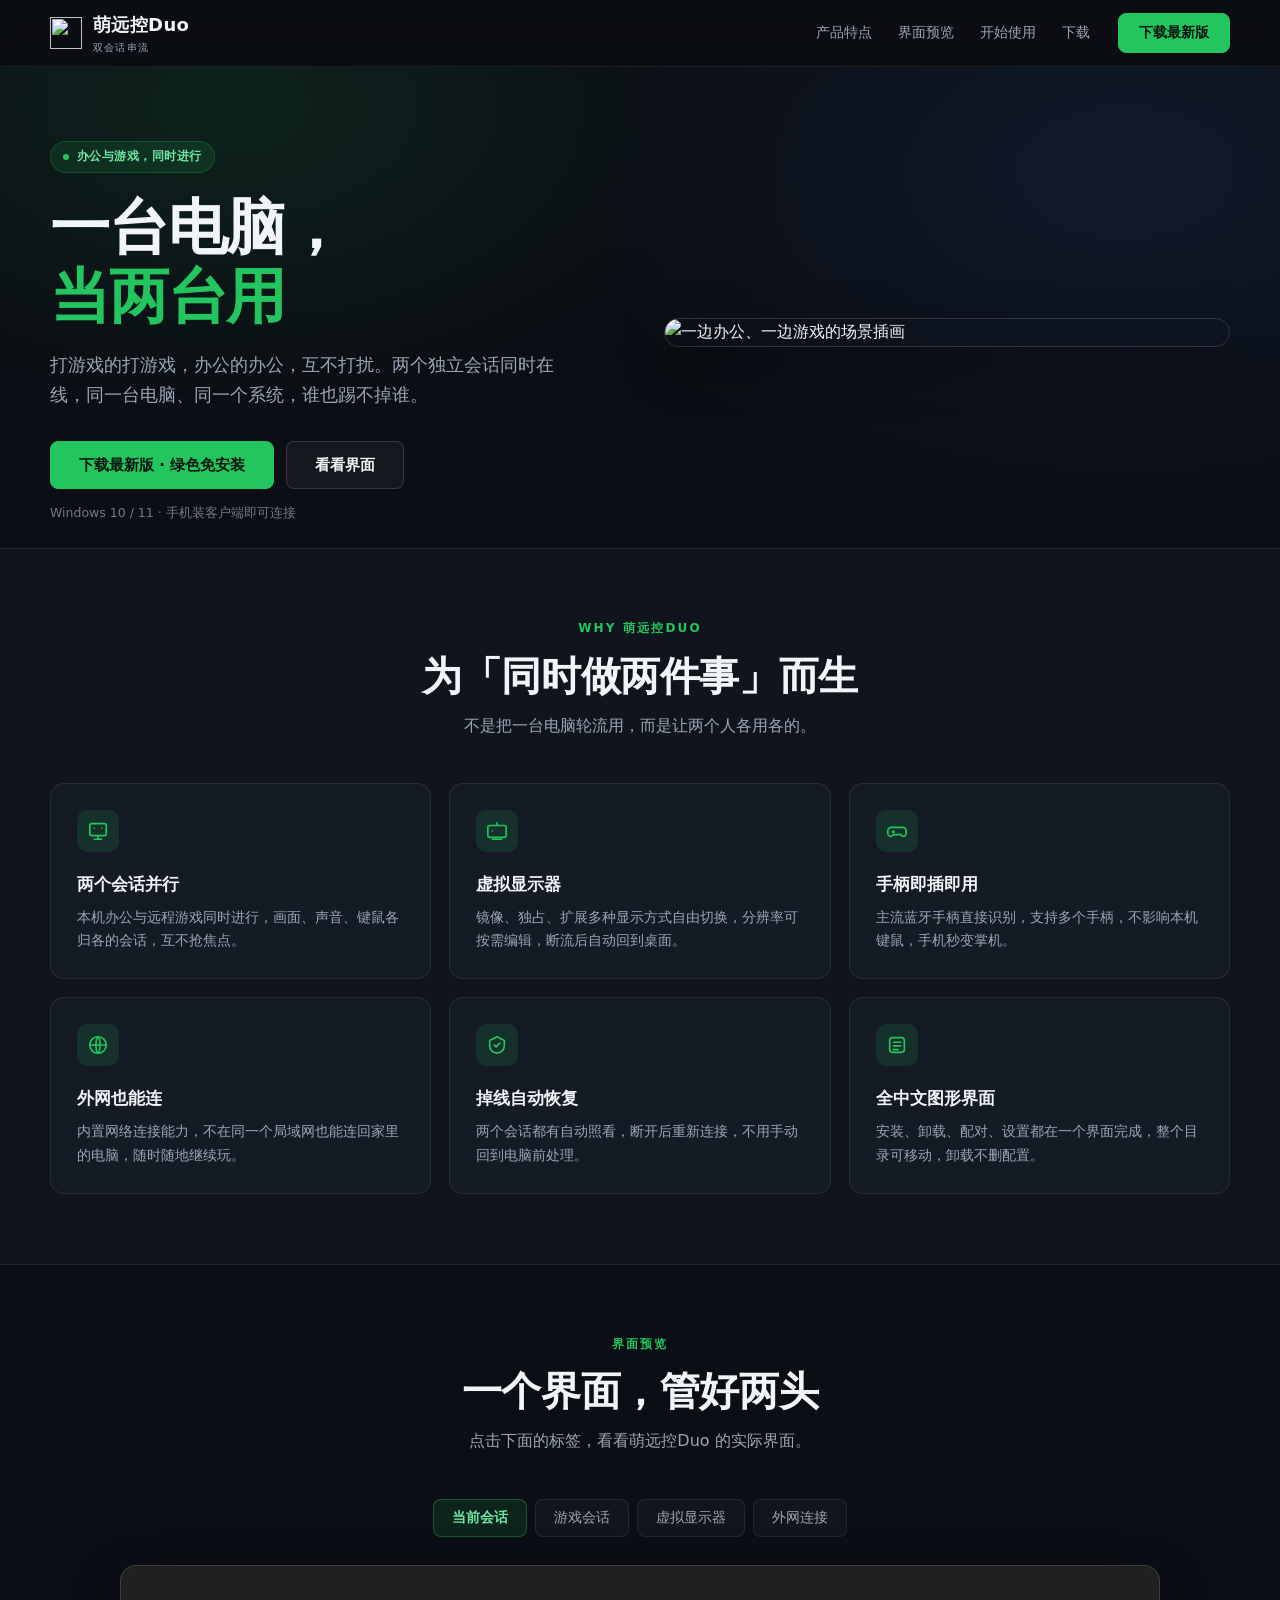
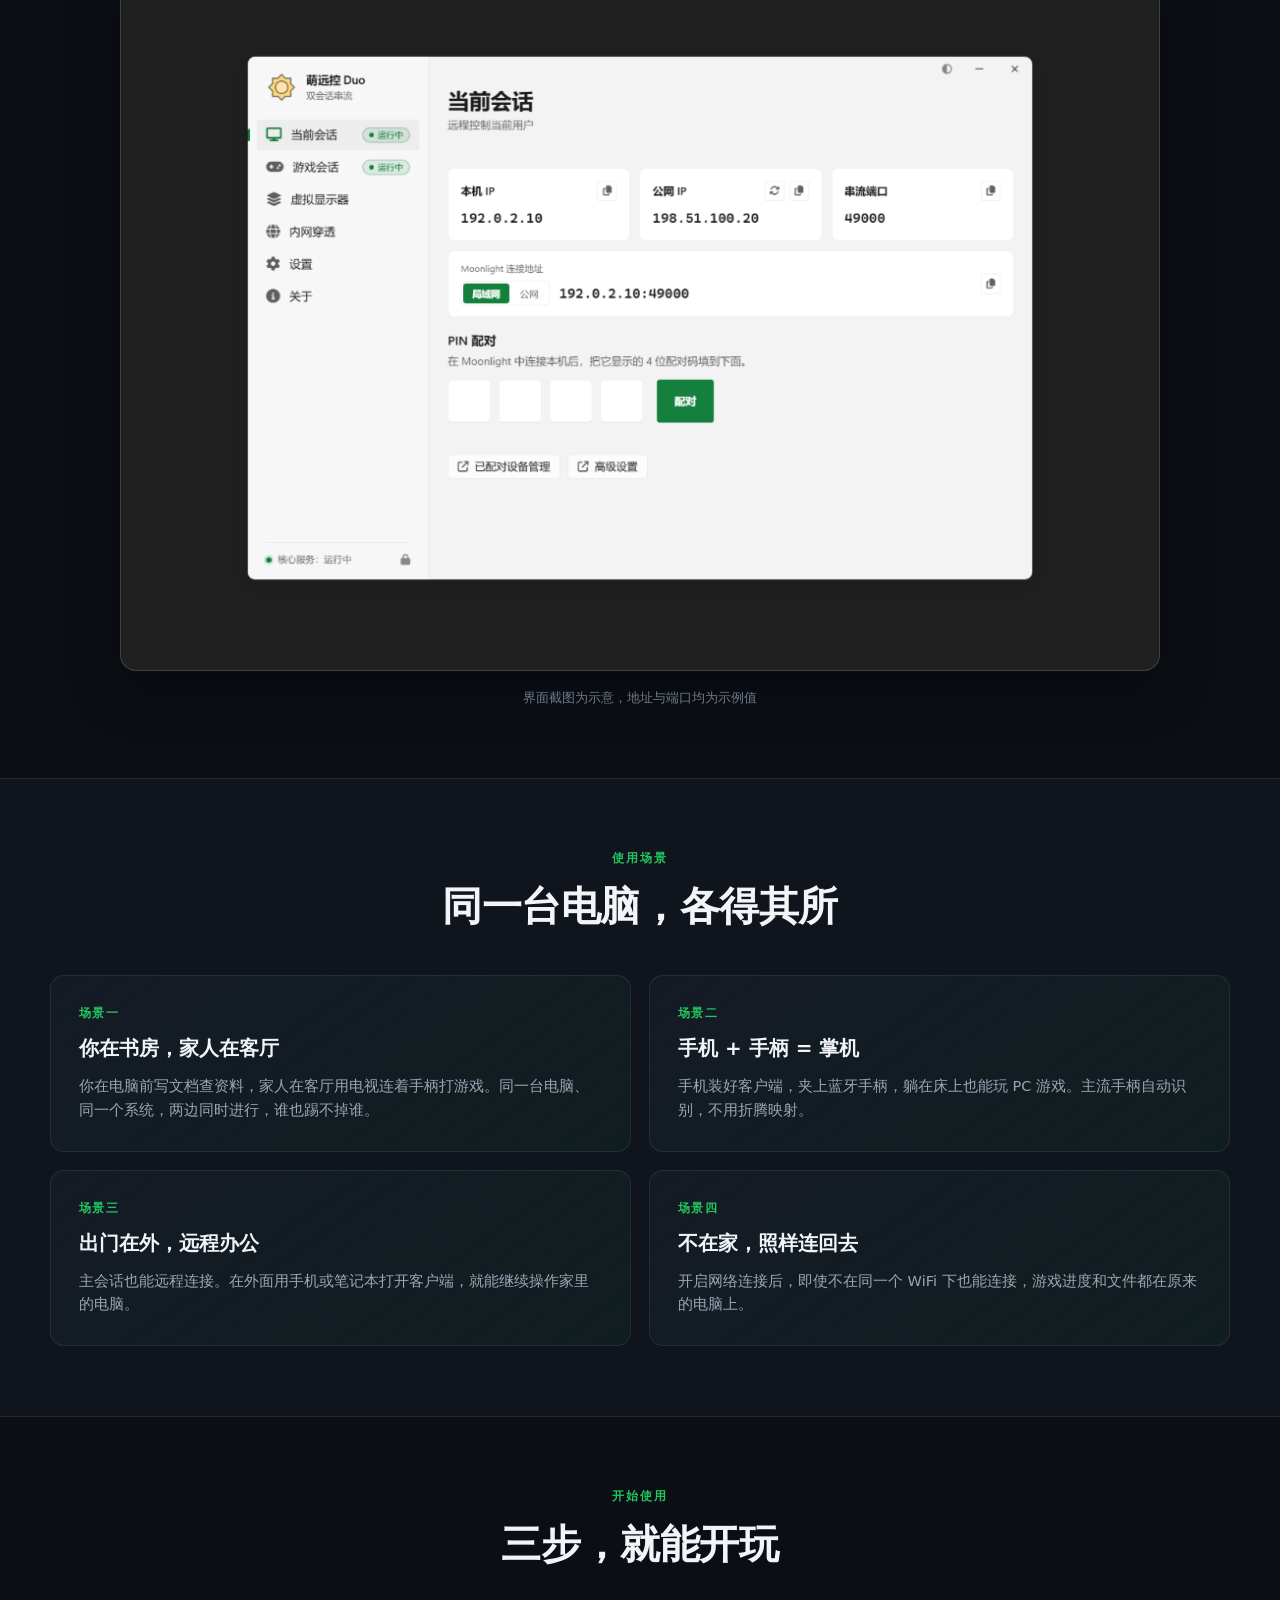
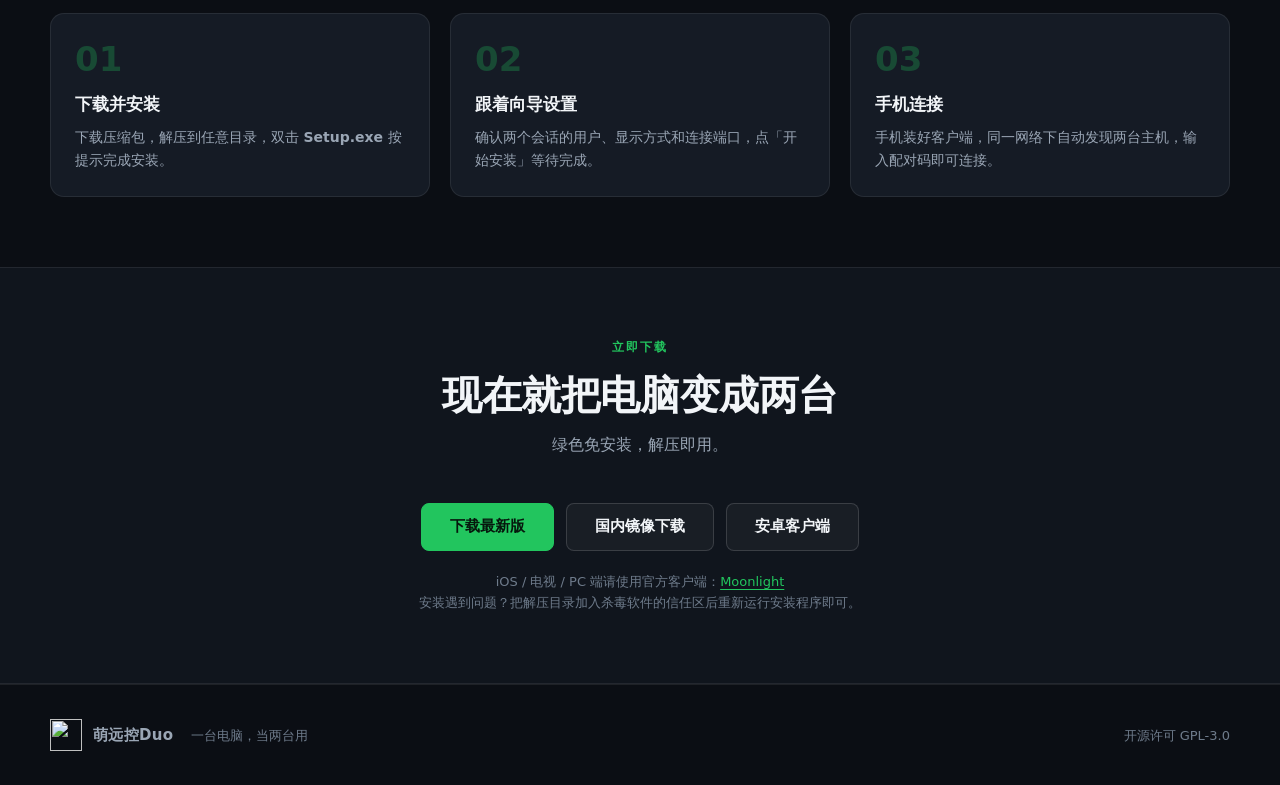
==== index.html @ 3bdec135 "feat: 萌远控Duo 产品官网页面（ghpage）" ====
<!doctype html>
<html lang="zh-CN">
<head>
<meta charset="utf-8">
<meta name="viewport" content="width=device-width, initial-scale=1">
<title>萌远控Duo — 一台电脑，当两台用</title>
<meta name="description" content="萌远控Duo，让一台电脑同时承载办公与游戏两个独立会话，各用各的，互不打扰。">
<style>
:root{
  --bg:#0B0E14; --bg2:#10151D; --card:#151B25; --card2:#1A2130;
  --line:rgba(255,255,255,.08); --line2:rgba(255,255,255,.14);
  --text:#F2F5F8; --muted:#9AA6B5; --faint:#6E7B8B;
  --green:#22C55E; --green2:#16A34A; --green-soft:rgba(34,197,94,.12);
  --radius:14px; --shadow:0 18px 50px rgba(0,0,0,.35);
}
*{box-sizing:border-box;margin:0;padding:0}
html{scroll-behavior:smooth}
body{
  font-family:"Segoe UI Variable Text","Segoe UI","Microsoft YaHei UI","PingFang SC",system-ui,sans-serif;
  background:var(--bg);color:var(--text);line-height:1.65;-webkit-font-smoothing:antialiased;
}
a{color:inherit;text-decoration:none}
img{max-width:100%;display:block}
.wrap{width:min(1180px,calc(100% - 40px));margin-inline:auto}

/* ===== 顶栏 ===== */
header{
  position:sticky;top:0;z-index:50;background:rgba(11,14,20,.82);
  backdrop-filter:blur(14px);border-bottom:1px solid var(--line);
}
.nav{height:66px;display:flex;align-items:center;gap:28px}
.brand{display:flex;align-items:center;gap:11px;font-weight:700;font-size:18px;letter-spacing:.02em}
.brand img{width:32px;height:32px}
.brand small{display:block;font-size:10px;font-weight:500;color:var(--muted);letter-spacing:.12em}
.nav-links{display:flex;gap:26px;margin-left:auto;font-size:14px;color:var(--muted)}
.nav-links a:hover{color:var(--text)}
.btn{
  display:inline-flex;align-items:center;justify-content:center;gap:8px;
  height:40px;padding:0 20px;border-radius:8px;font-size:14px;font-weight:600;
  transition:transform .15s ease,background .15s ease,border-color .15s ease;
  border:1px solid transparent;white-space:nowrap;
}
.btn:hover{transform:translateY(-1px)}
.btn-primary{background:var(--green);color:#06170D;border-color:var(--green)}
.btn-primary:hover{background:#2ED566}
.btn-ghost{background:rgba(255,255,255,.04);border-color:var(--line2);color:var(--text)}
.btn-ghost:hover{background:rgba(255,255,255,.09)}
.btn-lg{height:48px;padding:0 28px;font-size:15px}

/* ===== Hero ===== */
.hero{padding:74px 0 24px;position:relative;overflow:hidden}
.hero::before{
  content:"";position:absolute;inset:0;pointer-events:none;
  background:radial-gradient(760px 460px at 18% 8%,rgba(34,197,94,.11),transparent 65%),
             radial-gradient(820px 500px at 88% 22%,rgba(59,130,246,.10),transparent 68%);
}
.hero-inner{position:relative;display:grid;grid-template-columns:1fr 1fr;gap:48px;align-items:center}
.eyebrow{
  display:inline-flex;align-items:center;gap:8px;padding:5px 12px;border-radius:99px;
  background:var(--green-soft);color:#6EE7A2;font-size:12px;font-weight:600;
  border:1px solid rgba(34,197,94,.22);letter-spacing:.04em;
}
.eyebrow::before{content:"";width:6px;height:6px;border-radius:50%;background:var(--green)}
h1{
  font-size:clamp(38px,5vw,60px);line-height:1.16;letter-spacing:-.02em;margin:20px 0 18px;
  font-weight:750;
}
h1 em{font-style:normal;color:var(--green)}
.hero p.lead{font-size:18px;color:var(--muted);max-width:520px}
.hero-cta{display:flex;gap:12px;flex-wrap:wrap;margin-top:32px}
.hero-note{margin-top:14px;font-size:12.5px;color:var(--faint)}
.hero-art{border-radius:20px;overflow:hidden;border:1px solid var(--line2);box-shadow:var(--shadow)}
.hero-art img{width:100%;height:auto}

/* ===== 通用区块 ===== */
section{padding:70px 0}
.sec-head{text-align:center;max-width:680px;margin:0 auto 44px}
.sec-tag{font-size:12px;font-weight:700;color:var(--green);letter-spacing:.18em;text-transform:uppercase}
.sec-head h2{font-size:clamp(28px,3.4vw,40px);line-height:1.25;margin:12px 0 12px;letter-spacing:-.01em}
.sec-head p{color:var(--muted);font-size:16px}

/* ===== 特点 ===== */
.features{background:var(--bg2);border-block:1px solid var(--line)}
.grid{display:grid;grid-template-columns:repeat(3,1fr);gap:18px}
.card{
  background:var(--card);border:1px solid var(--line);border-radius:var(--radius);
  padding:26px;transition:transform .18s ease,border-color .18s ease,background .18s ease;
}
.card:hover{transform:translateY(-3px);border-color:rgba(34,197,94,.3);background:var(--card2)}
.ico{
  width:42px;height:42px;border-radius:10px;display:grid;place-items:center;
  background:var(--green-soft);color:var(--green);margin-bottom:18px;
}
.ico svg{width:22px;height:22px;fill:none;stroke:currentColor;stroke-width:1.8;stroke-linecap:round;stroke-linejoin:round}
.card h3{font-size:17px;margin-bottom:8px}
.card p{font-size:14px;color:var(--muted)}

/* ===== 截图 ===== */
.shots-tabs{display:flex;justify-content:center;gap:8px;flex-wrap:wrap;margin-bottom:28px}
.tab{
  padding:9px 18px;border-radius:8px;font-size:14px;color:var(--muted);
  background:rgba(255,255,255,.03);border:1px solid var(--line);cursor:pointer;
  transition:all .15s ease;
}
.tab:hover{color:var(--text);border-color:var(--line2)}
.tab.on{background:var(--green-soft);border-color:rgba(34,197,94,.35);color:#6EE7A2;font-weight:600}
.shot-stage{
  max-width:1040px;margin:0 auto;border-radius:16px;overflow:hidden;
  border:1px solid var(--line2);background:#202020;box-shadow:var(--shadow);
  padding:18px;display:grid;place-items:center;
}
.shot-stage img{width:100%;height:auto;display:none}
.shot-stage img.on{display:block}
.shot-cap{text-align:center;color:var(--faint);font-size:13px;margin-top:16px}

/* ===== 场景 ===== */
.scenes{display:grid;grid-template-columns:repeat(2,1fr);gap:18px}
.scene{
  border:1px solid var(--line);border-radius:var(--radius);padding:28px;
  background:linear-gradient(145deg,var(--card),rgba(34,197,94,.05));
}
.scene .n{font-size:12px;color:var(--green);font-weight:700;letter-spacing:.12em}
.scene h3{font-size:20px;margin:8px 0 10px}
.scene p{color:var(--muted);font-size:14.5px}

/* ===== 三步 ===== */
.steps{display:grid;grid-template-columns:repeat(3,1fr);gap:20px;counter-reset:s}
.step{position:relative;padding:28px 24px 24px;background:var(--card);border:1px solid var(--line);border-radius:var(--radius)}
.step::before{
  counter-increment:s;content:counter(s,decimal-leading-zero);display:block;
  font-size:34px;font-weight:800;color:rgba(34,197,94,.28);line-height:1;margin-bottom:14px;
}
.step h3{font-size:17px;margin-bottom:8px}
.step p{font-size:14px;color:var(--muted)}

/* ===== 下载 ===== */
.download{background:var(--bg2);border-block:1px solid var(--line);text-align:center}
.download .btn-wrap{display:flex;justify-content:center;gap:12px;flex-wrap:wrap;margin-top:28px}
.download .hint{margin-top:20px;font-size:13px;color:var(--faint)}
.download .hint a{color:var(--green);text-decoration:underline;text-underline-offset:3px}

/* ===== 页脚 ===== */
footer{padding:34px 0;border-top:1px solid var(--line);color:var(--faint);font-size:13px}
.foot{display:flex;align-items:center;gap:18px;flex-wrap:wrap}
.foot .brand{font-size:15px;color:var(--muted)}
.foot a:hover{color:var(--green)}
.foot .spacer{margin-left:auto}

@media(max-width:900px){
  .hero-inner{grid-template-columns:1fr}
  .hero-art{order:-1}
  .grid,.steps{grid-template-columns:1fr}
  .scenes{grid-template-columns:1fr}
  .nav-links{display:none}
}
@media(max-width:560px){
  .wrap{width:calc(100% - 28px)}
  header .btn{padding:0 14px;height:36px}
  section{padding:52px 0}
}
</style>
</head>
<body>

<header>
  <div class="wrap nav">
    <a class="brand" href="#top">
      <img src="assets/logo.png" alt="">
      <span>萌远控Duo<small>双会话串流</small></span>
    </a>
    <nav class="nav-links">
      <a href="#features">产品特点</a>
      <a href="#screens">界面预览</a>
      <a href="#steps">开始使用</a>
      <a href="#download">下载</a>
    </nav>
    <a class="btn btn-primary" href="#download">下载最新版</a>
  </div>
</header>

<main id="top">

<div class="hero">
  <div class="wrap hero-inner">
    <div>
      <span class="eyebrow">办公与游戏，同时进行</span>
      <h1>一台电脑，<br><em>当两台用</em></h1>
      <p class="lead">打游戏的打游戏，办公的办公，互不打扰。两个独立会话同时在线，同一台电脑、同一个系统，谁也踢不掉谁。</p>
      <div class="hero-cta">
        <a class="btn btn-primary btn-lg" href="https://github.com/xRetia/Sunshine-Duo/archive/refs/heads/main.zip">下载最新版 · 绿色免安装</a>
        <a class="btn btn-ghost btn-lg" href="#screens">看看界面</a>
      </div>
      <p class="hero-note">Windows 10 / 11 · 手机装客户端即可连接</p>
    </div>
    <div class="hero-art"><img src="assets/hero.png" alt="一边办公、一边游戏的场景插画"></div>
  </div>
</div>

<section class="features" id="features">
  <div class="wrap">
    <div class="sec-head">
      <div class="sec-tag">WHY 萌远控DUO</div>
      <h2>为「同时做两件事」而生</h2>
      <p>不是把一台电脑轮流用，而是让两个人各用各的。</p>
    </div>
    <div class="grid">
      <div class="card">
        <div class="ico"><svg viewBox="0 0 24 24"><rect x="3" y="4" width="18" height="13" rx="2"/><path d="M8 21h8M12 17v4M8 9h.01M16 9h.01"/></svg></div>
        <h3>两个会话并行</h3>
        <p>本机办公与远程游戏同时进行，画面、声音、键鼠各归各的会话，互不抢焦点。</p>
      </div>
      <div class="card">
        <div class="ico"><svg viewBox="0 0 24 24"><rect x="2" y="6" width="20" height="13" rx="2"/><path d="M7 21h10M12 6V3M7 12h.01"/></svg></div>
        <h3>虚拟显示器</h3>
        <p>镜像、独占、扩展多种显示方式自由切换，分辨率可按需编辑，断流后自动回到桌面。</p>
      </div>
      <div class="card">
        <div class="ico"><svg viewBox="0 0 24 24"><path d="M6 8h12a4 4 0 0 1 4 4v3a3 3 0 0 1-5 2l-1-1H8l-1 1a3 3 0 0 1-5-2v-3a4 4 0 0 1 4-4z"/><path d="M8 12v2M7 13h2"/></svg></div>
        <h3>手柄即插即用</h3>
        <p>主流蓝牙手柄直接识别，支持多个手柄，不影响本机键鼠，手机秒变掌机。</p>
      </div>
      <div class="card">
        <div class="ico"><svg viewBox="0 0 24 24"><circle cx="12" cy="12" r="9"/><path d="M3 12h18M12 3c3 3 3 15 0 18M12 3c-3 3-3 15 0 18"/></svg></div>
        <h3>外网也能连</h3>
        <p>内置网络连接能力，不在同一个局域网也能连回家里的电脑，随时随地继续玩。</p>
      </div>
      <div class="card">
        <div class="ico"><svg viewBox="0 0 24 24"><path d="M12 3l8 4v5c0 5-3.4 8.3-8 9-4.6-.7-8-4-8-9V7l8-4z"/><path d="M9 12l2 2 4-4"/></svg></div>
        <h3>掉线自动恢复</h3>
        <p>两个会话都有自动照看，断开后重新连接，不用手动回到电脑前处理。</p>
      </div>
      <div class="card">
        <div class="ico"><svg viewBox="0 0 24 24"><rect x="4" y="4" width="16" height="16" rx="3"/><path d="M8 9h8M8 13h8M8 17h5"/></svg></div>
        <h3>全中文图形界面</h3>
        <p>安装、卸载、配对、设置都在一个界面完成，整个目录可移动，卸载不删配置。</p>
      </div>
    </div>
  </div>
</section>

<section id="screens">
  <div class="wrap">
    <div class="sec-head">
      <div class="sec-tag">界面预览</div>
      <h2>一个界面，管好两头</h2>
      <p>点击下面的标签，看看萌远控Duo 的实际界面。</p>
    </div>
    <div class="shots-tabs" role="tablist">
      <button class="tab on" data-shot="console" role="tab">当前会话</button>
      <button class="tab" data-shot="game" role="tab">游戏会话</button>
      <button class="tab" data-shot="vda" role="tab">虚拟显示器</button>
      <button class="tab" data-shot="tunnel" role="tab">外网连接</button>
    </div>
    <div class="shot-stage">
      <img class="on" data-panel="console" src="screenshots/console.png" alt="当前会话界面">
      <img data-panel="game" src="screenshots/game.png" alt="游戏会话界面">
      <img data-panel="vda" src="screenshots/vda.png" alt="虚拟显示器界面">
      <img data-panel="tunnel" src="screenshots/tunnel.png" alt="外网连接界面">
    </div>
    <p class="shot-cap">界面截图为示意，地址与端口均为示例值</p>
  </div>
</section>

<section class="features" id="scenes">
  <div class="wrap">
    <div class="sec-head">
      <div class="sec-tag">使用场景</div>
      <h2>同一台电脑，各得其所</h2>
    </div>
    <div class="scenes">
      <div class="scene">
        <div class="n">场景一</div>
        <h3>你在书房，家人在客厅</h3>
        <p>你在电脑前写文档查资料，家人在客厅用电视连着手柄打游戏。同一台电脑、同一个系统，两边同时进行，谁也踢不掉谁。</p>
      </div>
      <div class="scene">
        <div class="n">场景二</div>
        <h3>手机 + 手柄 = 掌机</h3>
        <p>手机装好客户端，夹上蓝牙手柄，躺在床上也能玩 PC 游戏。主流手柄自动识别，不用折腾映射。</p>
      </div>
      <div class="scene">
        <div class="n">场景三</div>
        <h3>出门在外，远程办公</h3>
        <p>主会话也能远程连接。在外面用手机或笔记本打开客户端，就能继续操作家里的电脑。</p>
      </div>
      <div class="scene">
        <div class="n">场景四</div>
        <h3>不在家，照样连回去</h3>
        <p>开启网络连接后，即使不在同一个 WiFi 下也能连接，游戏进度和文件都在原来的电脑上。</p>
      </div>
    </div>
  </div>
</section>

<section id="steps">
  <div class="wrap">
    <div class="sec-head">
      <div class="sec-tag">开始使用</div>
      <h2>三步，就能开玩</h2>
    </div>
    <div class="steps">
      <div class="step">
        <h3>下载并安装</h3>
        <p>下载压缩包，解压到任意目录，双击 <b>Setup.exe</b> 按提示完成安装。</p>
      </div>
      <div class="step">
        <h3>跟着向导设置</h3>
        <p>确认两个会话的用户、显示方式和连接端口，点「开始安装」等待完成。</p>
      </div>
      <div class="step">
        <h3>手机连接</h3>
        <p>手机装好客户端，同一网络下自动发现两台主机，输入配对码即可连接。</p>
      </div>
    </div>
  </div>
</section>

<section class="download" id="download">
  <div class="wrap">
    <div class="sec-head">
      <div class="sec-tag">立即下载</div>
      <h2>现在就把电脑变成两台</h2>
      <p>绿色免安装，解压即用。</p>
    </div>
    <div class="btn-wrap">
      <a class="btn btn-primary btn-lg" href="https://github.com/xRetia/Sunshine-Duo/archive/refs/heads/main.zip">下载最新版</a>
      <a class="btn btn-ghost btn-lg" href="https://gh-proxy.com/https://github.com/xRetia/Sunshine-Duo/archive/refs/heads/main.zip">国内镜像下载</a>
      <a class="btn btn-ghost btn-lg" href="https://github.com/Axixi2233/moonlight-android/releases/latest">安卓客户端</a>
    </div>
    <p class="hint">
      iOS / 电视 / PC 端请使用官方客户端：<a href="https://moonlight-stream.org">Moonlight</a><br>
      安装遇到问题？把解压目录加入杀毒软件的信任区后重新运行安装程序即可。
    </p>
  </div>
</section>

</main>

<footer>
  <div class="wrap foot">
    <a class="brand" href="#top"><img src="assets/logo.png" alt=""><span>萌远控Duo</span></a>
    <span>一台电脑，当两台用</span>
    <span class="spacer"></span>
    <a href="https://github.com/xRetia/Sunshine-Duo/blob/main/LICENSE">开源许可 GPL-3.0</a>
  </div>
</footer>

<script>
document.querySelectorAll('.tab').forEach(function(tab){
  tab.addEventListener('click',function(){
    var key=tab.dataset.shot;
    document.querySelectorAll('.tab').forEach(function(t){t.classList.toggle('on',t===tab);});
    document.querySelectorAll('[data-panel]').forEach(function(img){
      img.classList.toggle('on',img.dataset.panel===key);
    });
  });
});
</script>

</body>
</html>
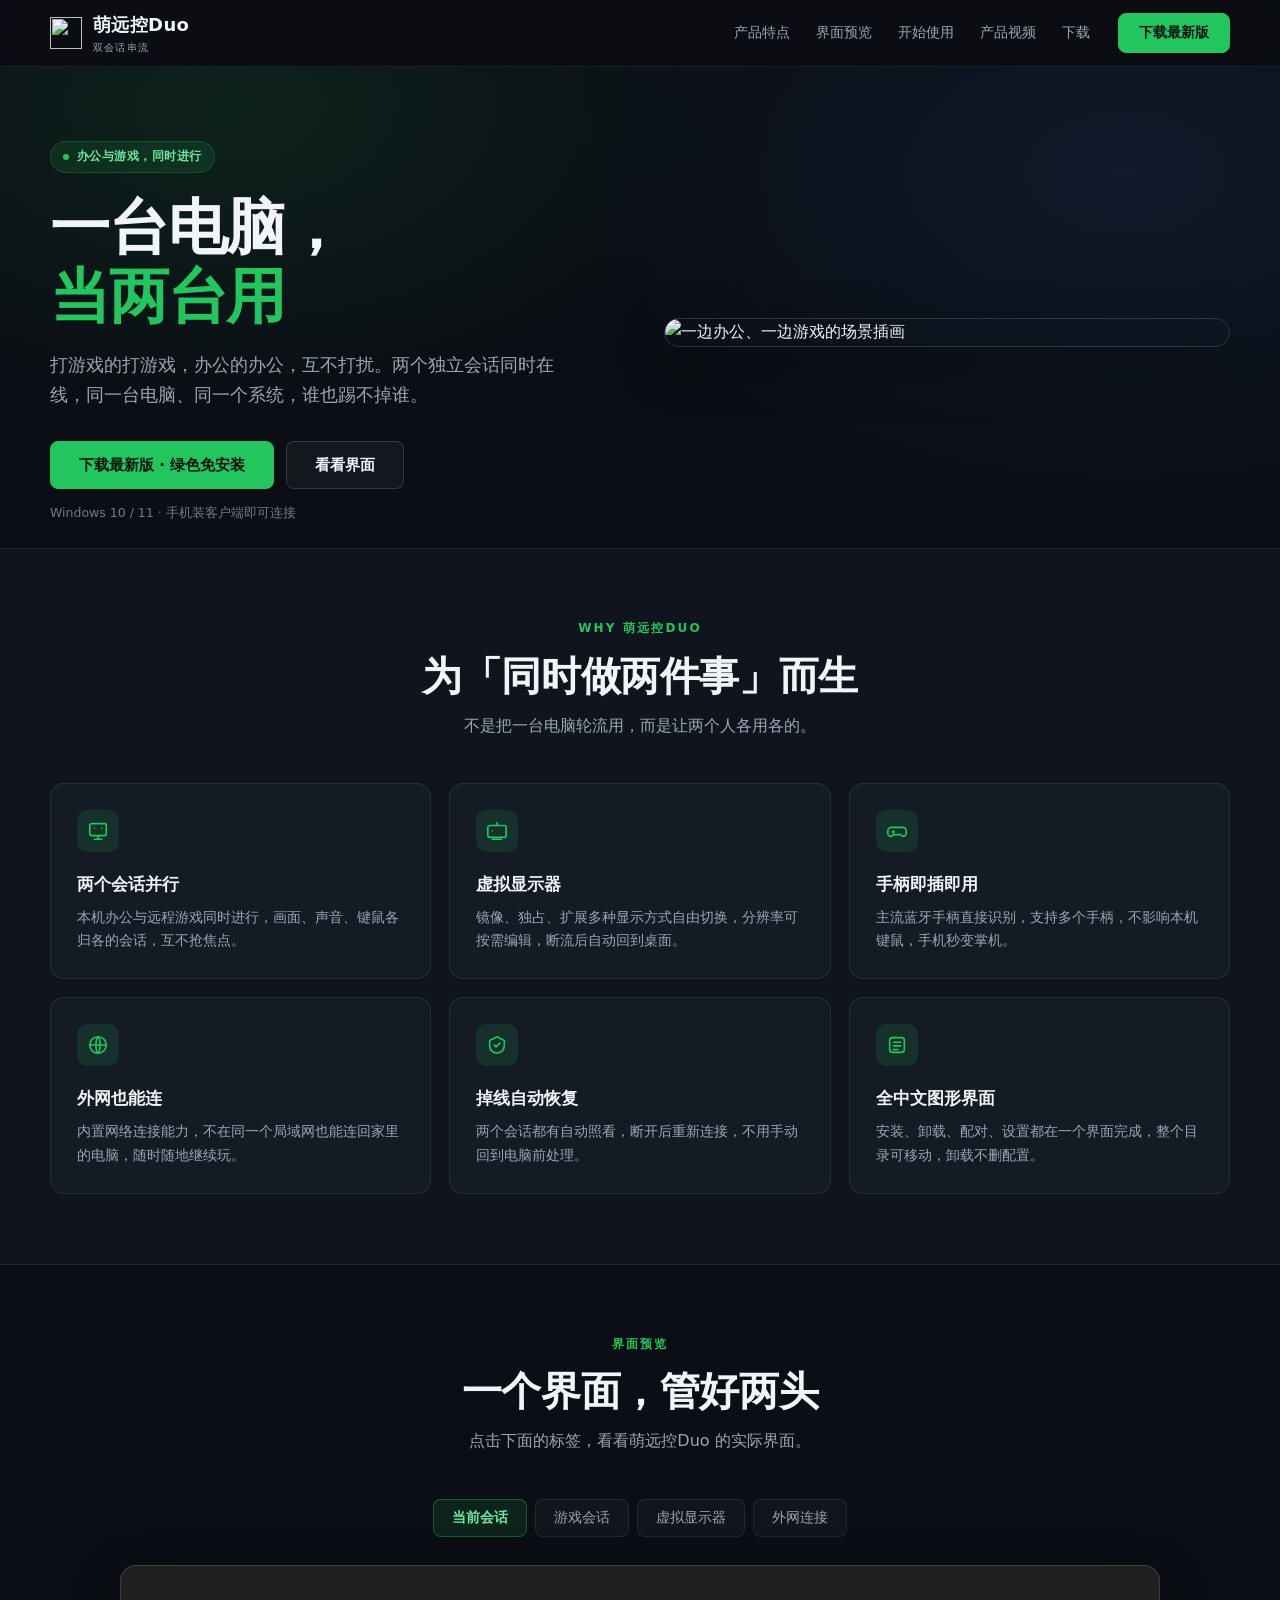
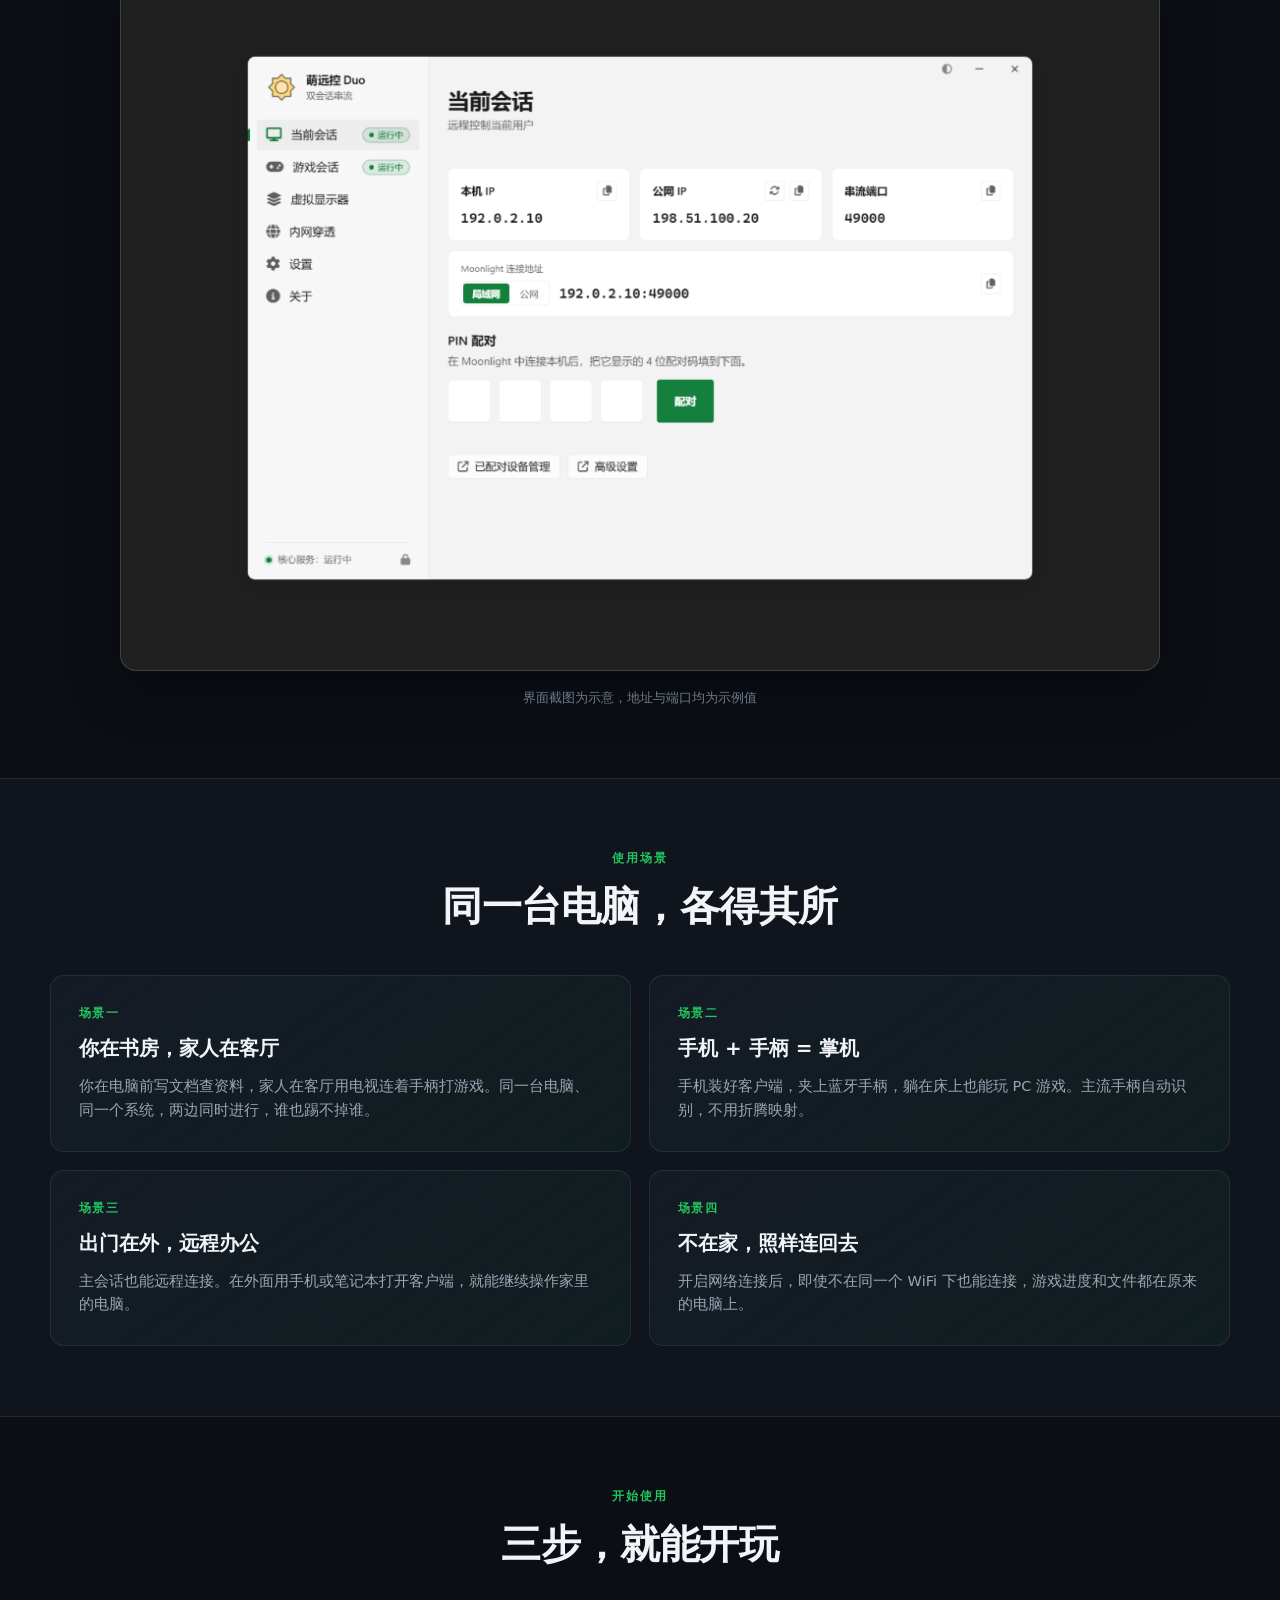
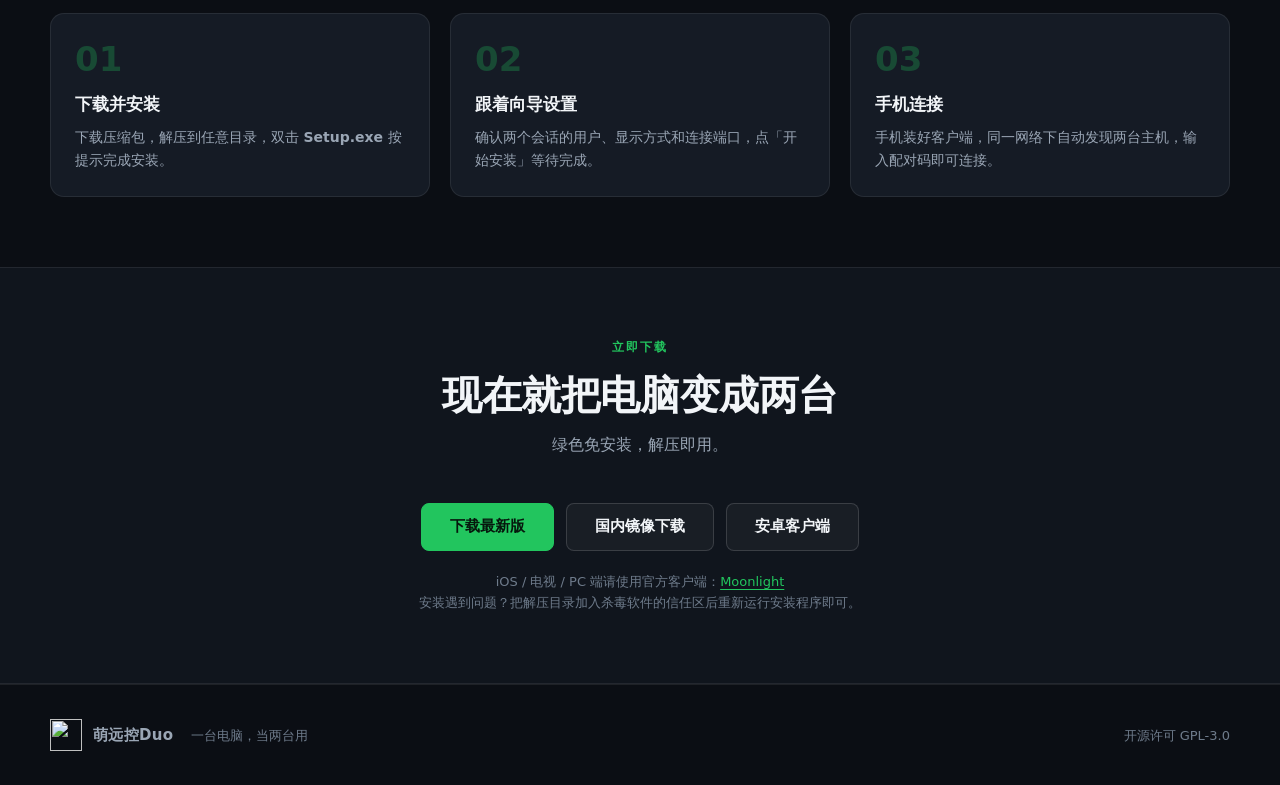
==== commit d5e95d5b: "feat: ghpage 接入产品视频页并加导航链接 将主分支的产品视频单页移入 ghpage，并在官网导航栏加入「产品视频」入口。" ====
--- a/index.html
+++ b/index.html
@@ -172,6 +172,7 @@
       <a href="#features">产品特点</a>
       <a href="#screens">界面预览</a>
       <a href="#steps">开始使用</a>
+      <a href="assets/sunshine-duo-video.html">产品视频</a>
       <a href="#download">下载</a>
     </nav>
     <a class="btn btn-primary" href="#download">下载最新版</a>
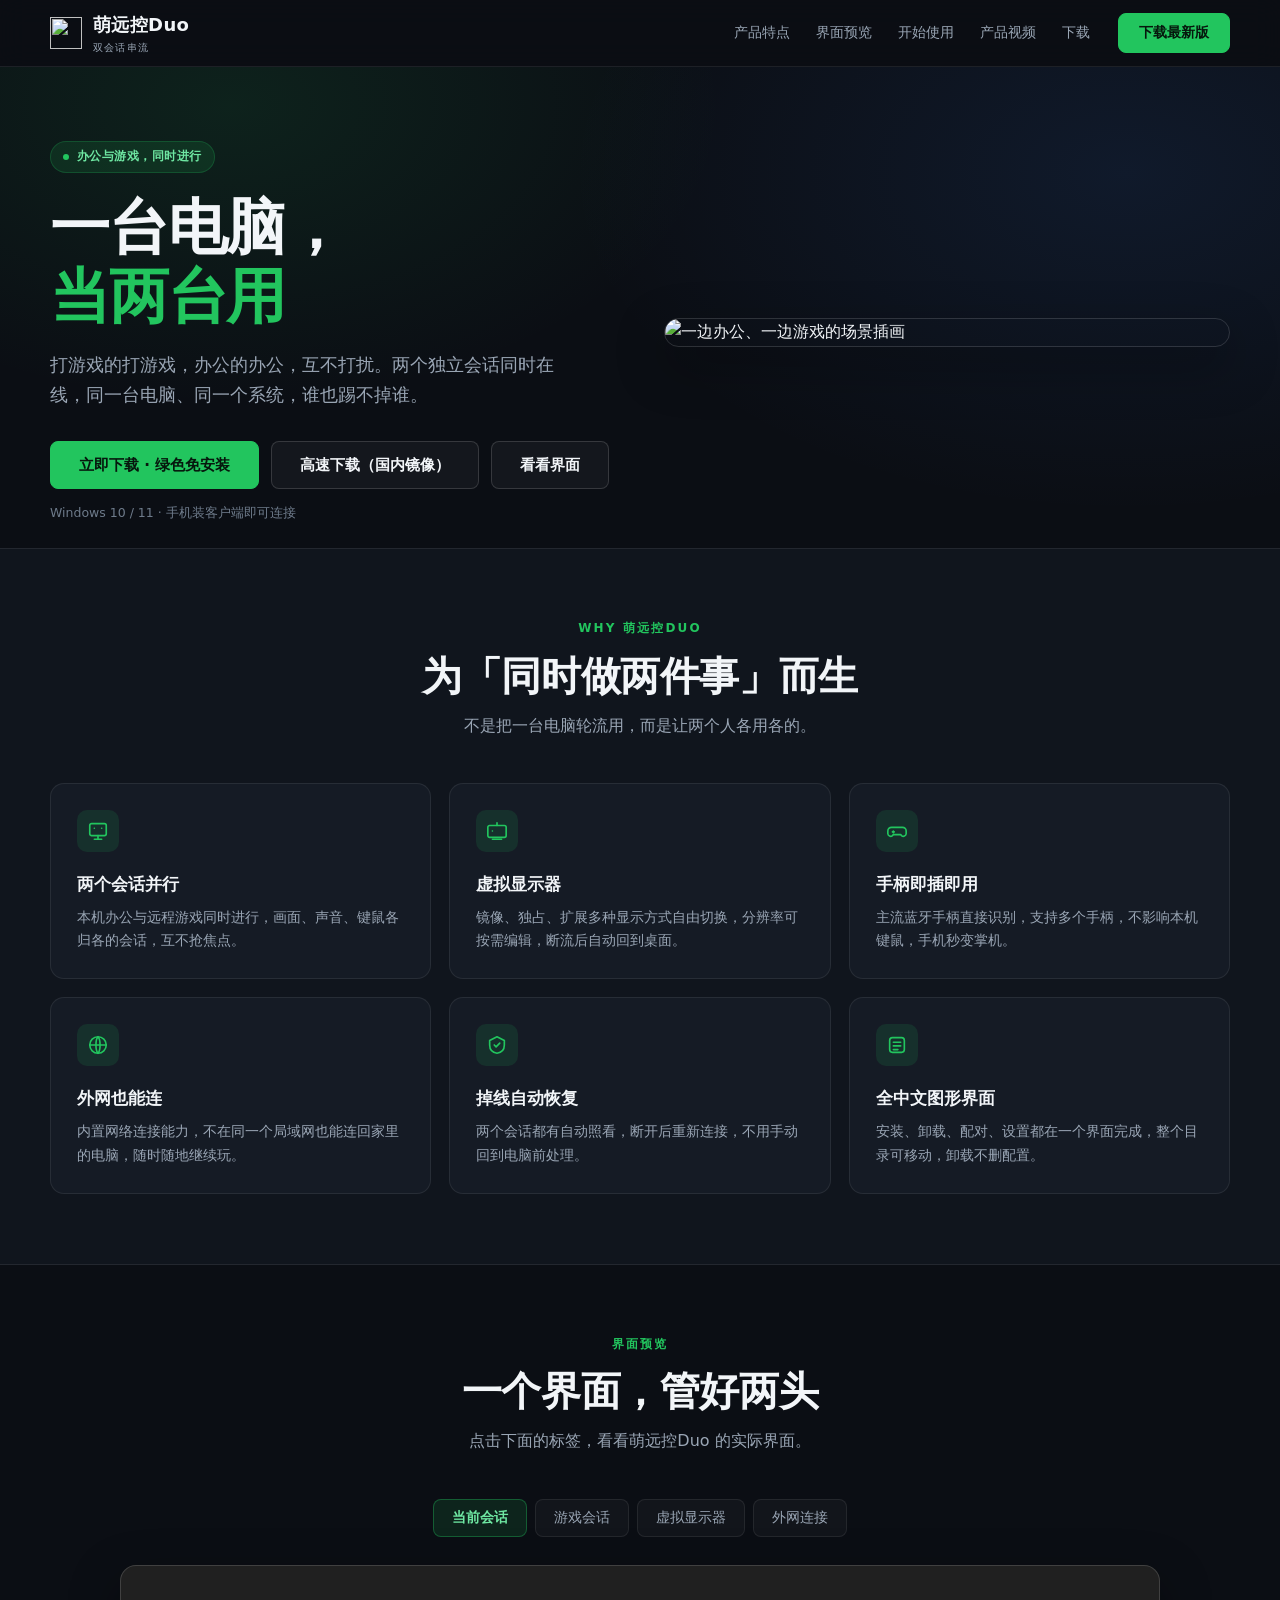
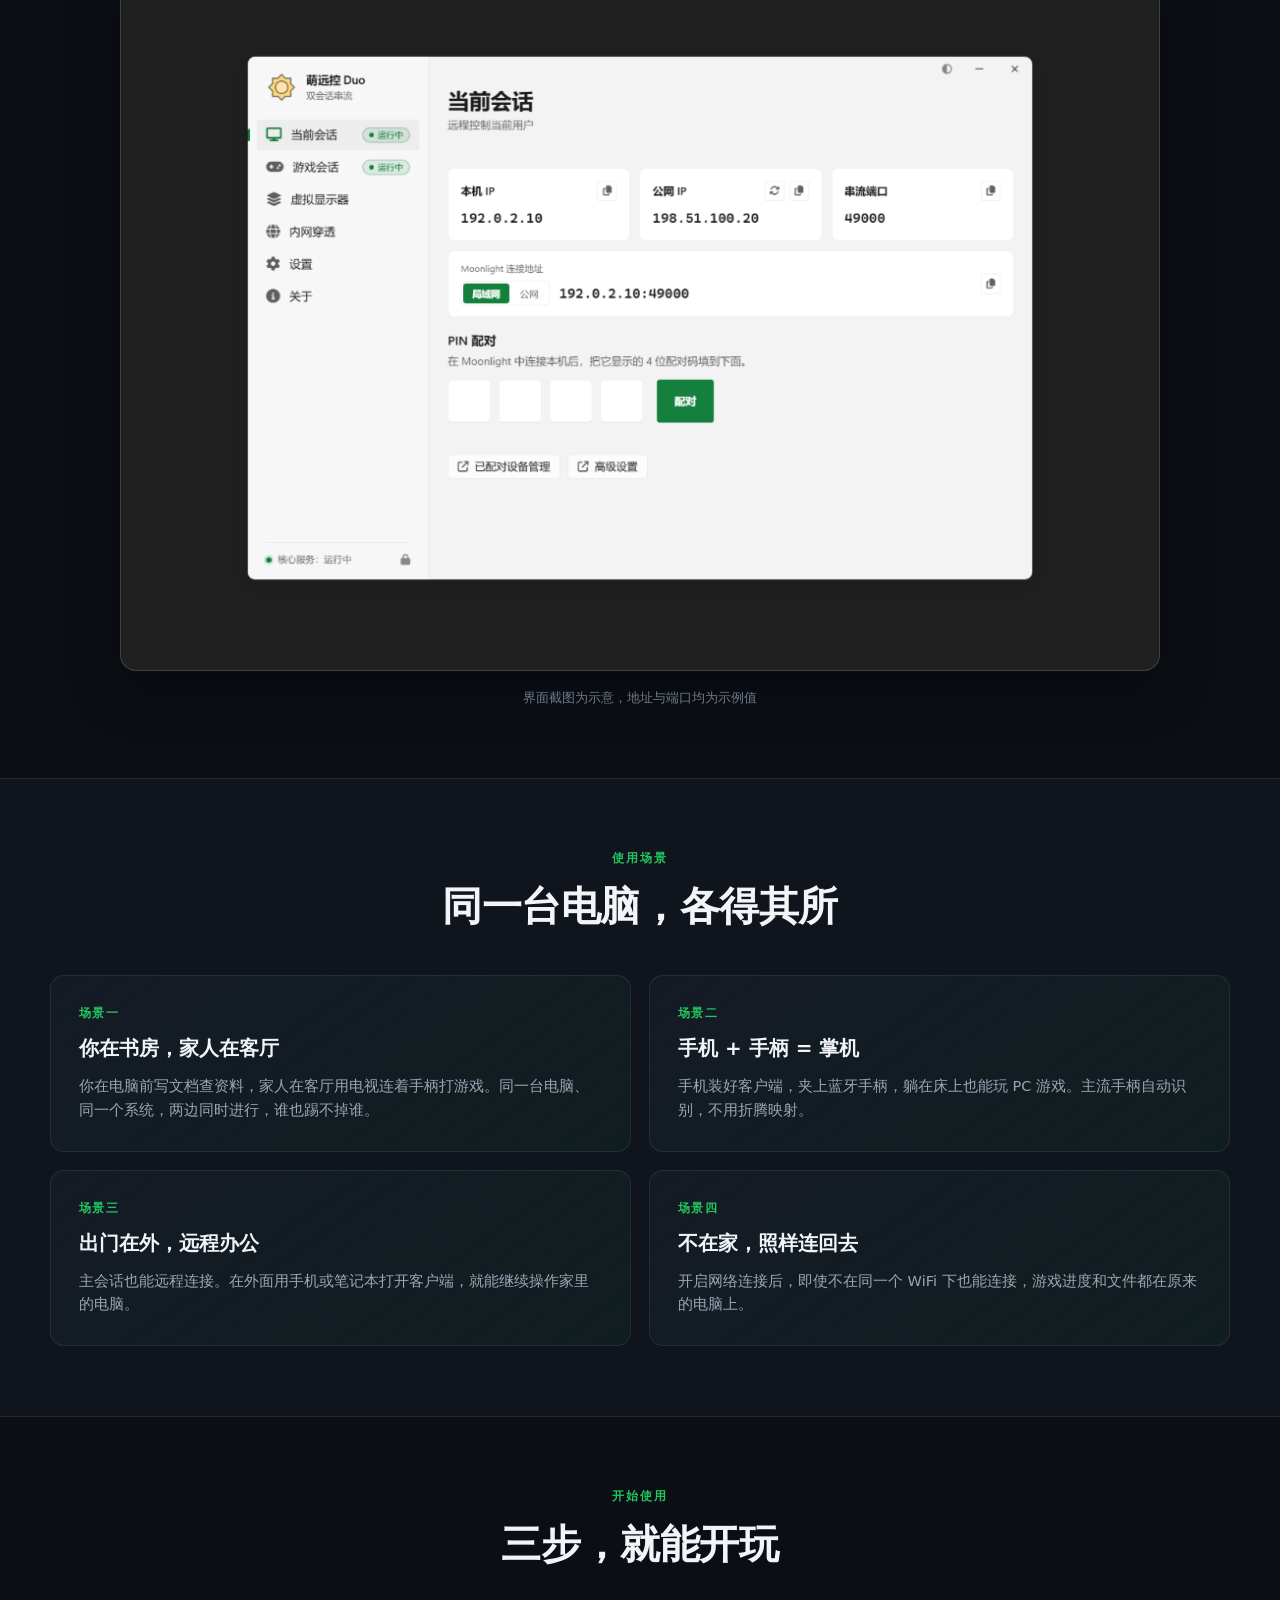
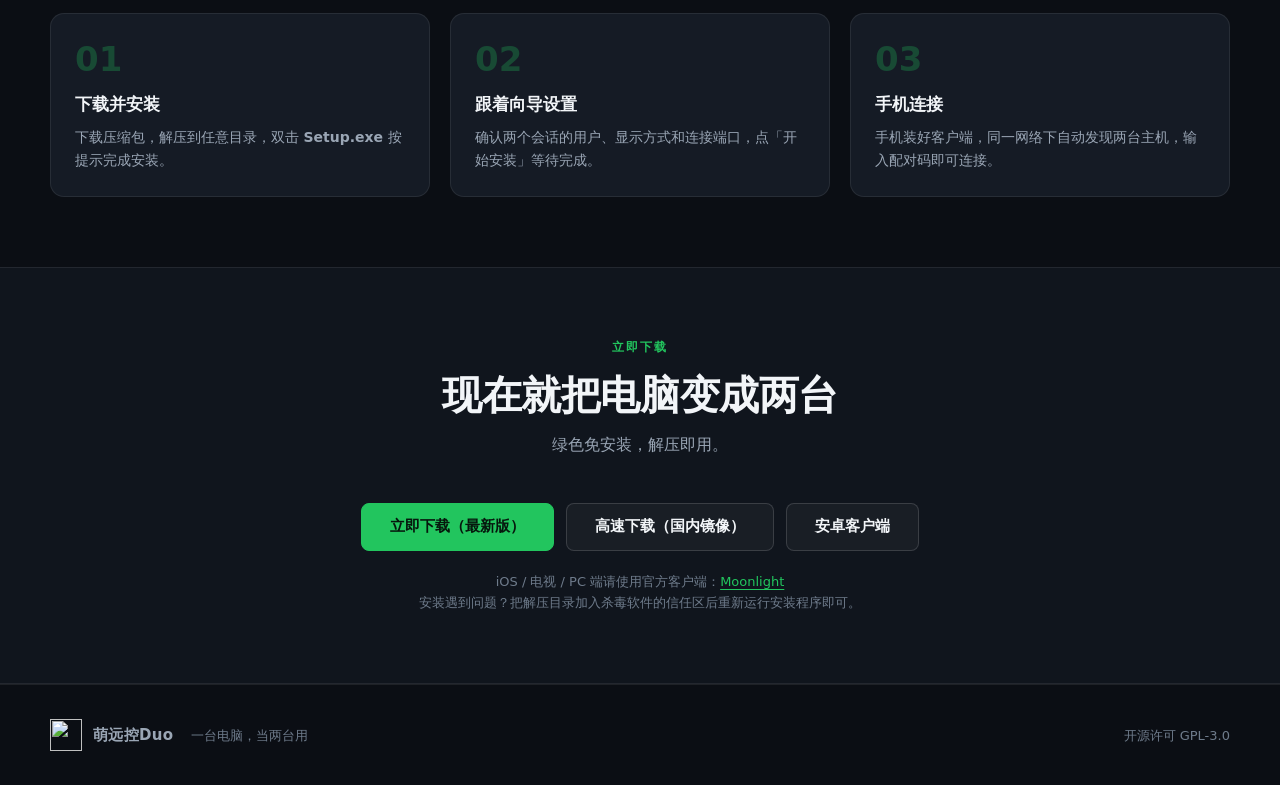
==== commit 0f69058c: "feat: ghpage 绑定 yk.acgdraw.com；下载区改为 Release 资产立即/高速下载" ====
--- a/index.html
+++ b/index.html
@@ -175,7 +175,7 @@
       <a href="assets/sunshine-duo-video.html">产品视频</a>
       <a href="#download">下载</a>
     </nav>
-    <a class="btn btn-primary" href="#download">下载最新版</a>
+    <a class="btn btn-primary dl-direct" href="https://github.com/xRetia/Sunshine-Duo/releases/latest">下载最新版</a>
   </div>
 </header>
 
@@ -188,7 +188,8 @@
       <h1>一台电脑，<br><em>当两台用</em></h1>
       <p class="lead">打游戏的打游戏，办公的办公，互不打扰。两个独立会话同时在线，同一台电脑、同一个系统，谁也踢不掉谁。</p>
       <div class="hero-cta">
-        <a class="btn btn-primary btn-lg" href="https://github.com/xRetia/Sunshine-Duo/archive/refs/heads/main.zip">下载最新版 · 绿色免安装</a>
+        <a class="btn btn-primary btn-lg dl-direct" href="https://github.com/xRetia/Sunshine-Duo/releases/latest">立即下载 · 绿色免安装</a>
+        <a class="btn btn-ghost btn-lg dl-fast" href="https://ghfast.top/https://github.com/xRetia/Sunshine-Duo/releases/latest">高速下载（国内镜像）</a>
         <a class="btn btn-ghost btn-lg" href="#screens">看看界面</a>
       </div>
       <p class="hero-note">Windows 10 / 11 · 手机装客户端即可连接</p>
@@ -324,8 +325,8 @@
       <p>绿色免安装，解压即用。</p>
     </div>
     <div class="btn-wrap">
-      <a class="btn btn-primary btn-lg" href="https://github.com/xRetia/Sunshine-Duo/archive/refs/heads/main.zip">下载最新版</a>
-      <a class="btn btn-ghost btn-lg" href="https://gh-proxy.com/https://github.com/xRetia/Sunshine-Duo/archive/refs/heads/main.zip">国内镜像下载</a>
+      <a class="btn btn-primary btn-lg dl-direct" href="https://github.com/xRetia/Sunshine-Duo/releases/latest">立即下载（最新版）</a>
+      <a class="btn btn-ghost btn-lg dl-fast" href="https://ghfast.top/https://github.com/xRetia/Sunshine-Duo/releases/latest">高速下载（国内镜像）</a>
       <a class="btn btn-ghost btn-lg" href="https://github.com/Axixi2233/moonlight-android/releases/latest">安卓客户端</a>
     </div>
     <p class="hint">
@@ -335,6 +336,29 @@
   </div>
 </section>
 
+
+<script>
+(async function(){
+  const api="https://api.github.com/repos/xRetia/Sunshine-Duo/releases/latest";
+  const isCN=new Date().getTimezoneOffset()===-480;
+  const proxy="https://ghfast.top/";
+  async function fetchLatest(){
+    const urls=isCN?[proxy+api,api]:[api];
+    for(const u of urls){try{const r=await fetch(u,{cache:"no-store"});if(r.ok)return await r.json();}catch{}}
+    return null;
+  }
+  try{
+    const rel=await fetchLatest();
+    if(!rel) return;
+    const asset=(rel.assets||[]).find(a=>/moedesk_.*_win64\.zip$/i.test(a.name));
+    if(!asset) return;
+    const direct=asset.browser_download_url;
+    const fast=proxy+direct;
+    document.querySelectorAll(".dl-direct").forEach(a=>a.href=direct);
+    document.querySelectorAll(".dl-fast").forEach(a=>a.href=fast);
+  }catch{}
+})();
+</script>
 </main>
 
 <footer>
